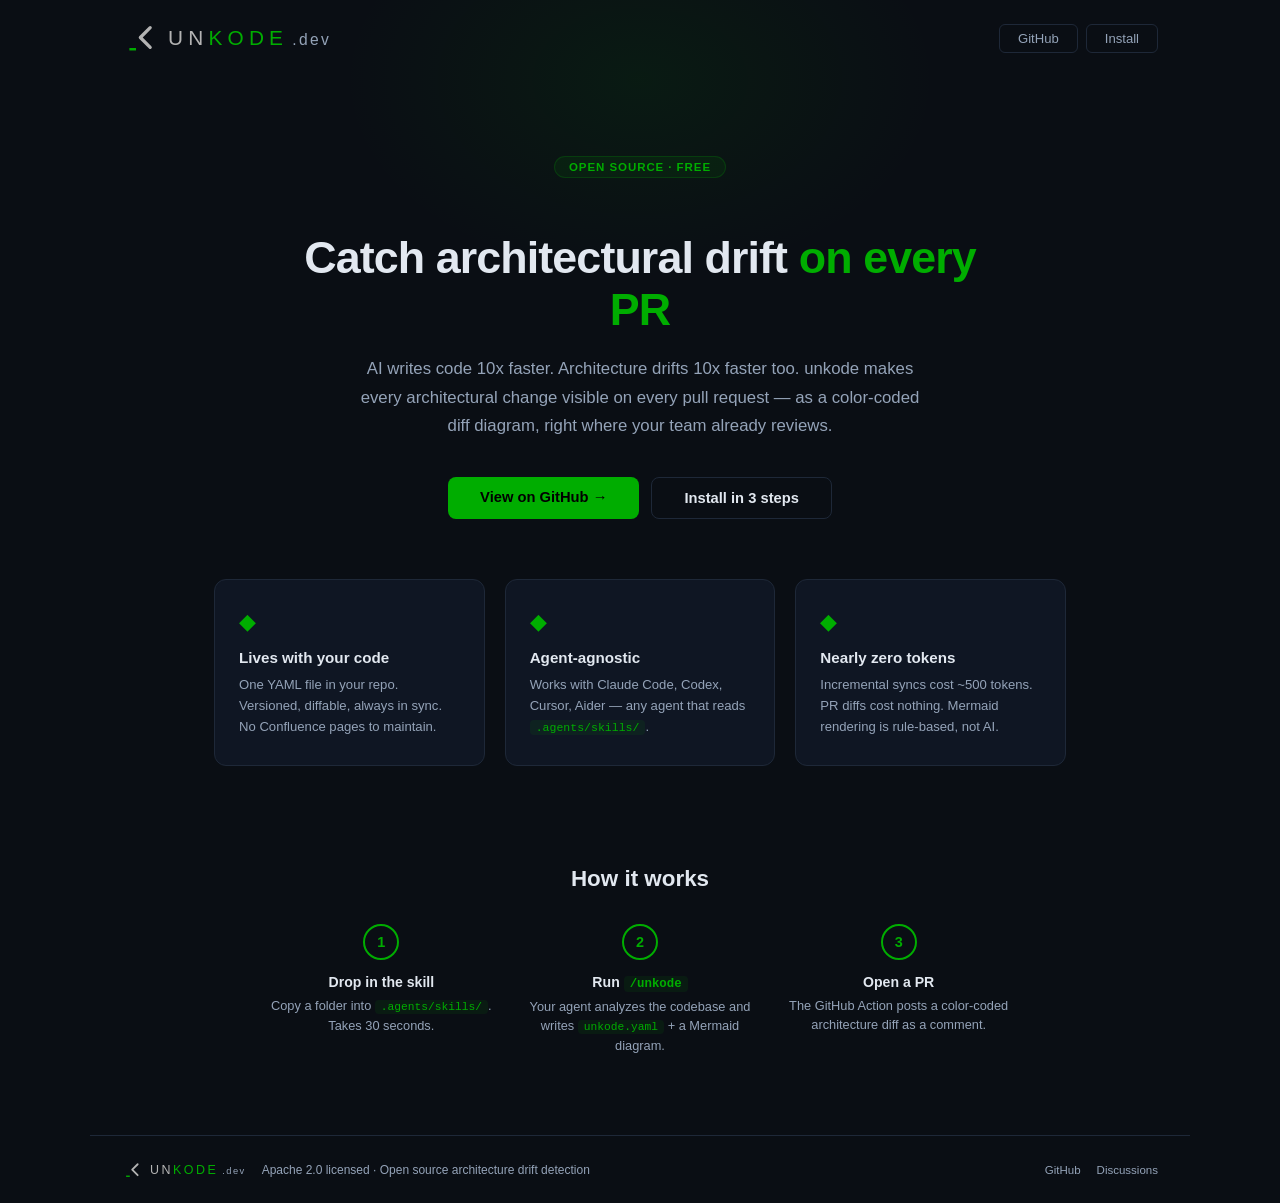
==== index.html @ a586b3a1 "moved to root" ====
<!DOCTYPE html>
<html lang="en">
<head>
  <meta charset="UTF-8" />
  <meta name="viewport" content="width=device-width, initial-scale=1.0" />
  <title>unkode — Catch architectural drift on every PR</title>
  <meta name="description" content="Open source skill for Claude Code, Codex, and other coding agents. Auto-generates architecture diagrams and posts diffs on every pull request." />
  <link rel="icon" type="image/svg+xml" href="favicon.svg" />
  <link rel="stylesheet" href="styles.css" />
</head>
<body>
  <div class="page">
    <div class="glow"></div>

    <!-- Nav -->
    <div class="navWrap">
      <nav class="nav">
        <div class="navBrand">
          <svg width="36" height="36" viewBox="0 0 22 22" fill="none" xmlns="http://www.w3.org/2000/svg">
            <path d="m 17.22,4.69 -6,6 6,6" stroke="#b3b3b3" stroke-width="2" stroke-linecap="round" stroke-linejoin="round" />
            <rect class="logoCursor" fill="#00ad00" width="4.08" height="1.5" x="4.5" y="17.12" />
          </svg>
          <span class="navName">
            <span class="un">UN</span><span class="kode">KODE</span><span class="dotDev">.dev</span>
          </span>
        </div>
        <div class="navLinks">
          <a class="navLink" href="https://github.com/deepcodersinc/unkode" target="_blank" rel="noopener">GitHub</a>
          <a class="navLink" href="https://github.com/deepcodersinc/unkode#quick-setup" target="_blank" rel="noopener">Install</a>
        </div>
      </nav>
    </div>

    <!-- Hero -->
    <div class="hero">
      <div class="badge">Open Source · Free</div>
      <h1 class="heroTitle">
        Catch architectural drift <span class="heroAccent">on every PR</span>
      </h1>
      <p class="heroSub">
        AI writes code 10x faster. Architecture drifts 10x faster too.
        unkode makes every architectural change visible on every pull request — as a color-coded diff diagram, right where your team already reviews.
      </p>
      <div class="heroActions">
        <a class="ctaPrimary" href="https://github.com/deepcodersinc/unkode" target="_blank" rel="noopener">
          View on GitHub →
        </a>
        <a class="ctaSecondary" href="https://github.com/deepcodersinc/unkode#quick-setup" target="_blank" rel="noopener">
          Install in 3 steps
        </a>
      </div>
    </div>

    <!-- Features -->
    <div class="features">
      <div class="featureCard">
        <div class="featureIcon">◆</div>
        <div class="featureTitle">Lives with your code</div>
        <div class="featureDesc">One YAML file in your repo. Versioned, diffable, always in sync. No Confluence pages to maintain.</div>
      </div>
      <div class="featureCard">
        <div class="featureIcon">◆</div>
        <div class="featureTitle">Agent-agnostic</div>
        <div class="featureDesc">Works with Claude Code, Codex, Cursor, Aider — any agent that reads <code>.agents/skills/</code>.</div>
      </div>
      <div class="featureCard">
        <div class="featureIcon">◆</div>
        <div class="featureTitle">Nearly zero tokens</div>
        <div class="featureDesc">Incremental syncs cost ~500 tokens. PR diffs cost nothing. Mermaid rendering is rule-based, not AI.</div>
      </div>
    </div>

    <!-- Steps -->
    <div class="steps">
      <div class="sectionTitle">How it works</div>
      <div class="stepGrid">
        <div class="stepCard">
          <div class="stepNum">1</div>
          <div class="stepTitle">Drop in the skill</div>
          <div class="stepDesc">Copy a folder into <code>.agents/skills/</code>. Takes 30 seconds.</div>
        </div>
        <div class="stepCard">
          <div class="stepNum">2</div>
          <div class="stepTitle">Run <code>/unkode</code></div>
          <div class="stepDesc">Your agent analyzes the codebase and writes <code>unkode.yaml</code> + a Mermaid diagram.</div>
        </div>
        <div class="stepCard">
          <div class="stepNum">3</div>
          <div class="stepTitle">Open a PR</div>
          <div class="stepDesc">The GitHub Action posts a color-coded architecture diff as a comment.</div>
        </div>
      </div>
    </div>

    <!-- Footer -->
    <div class="footer">
      <div class="footerBrand">
        <svg width="20" height="20" viewBox="0 0 22 22" fill="none" xmlns="http://www.w3.org/2000/svg">
          <path d="m 17.22,4.69 -6,6 6,6" stroke="#b3b3b3" stroke-width="2" stroke-linecap="round" stroke-linejoin="round" />
          <rect class="logoCursor" fill="#00ad00" width="4.08" height="1.5" x="4.5" y="17.12" />
        </svg>
        <span class="footerName">
          <span class="un">UN</span><span class="kode">KODE</span><span class="dotDev">.dev</span>
        </span>
      </div>
      <div class="footerDim">Apache 2.0 licensed · Open source architecture drift detection</div>
      <div class="footerLinks">
        <a class="footerLink" href="https://github.com/deepcodersinc/unkode" target="_blank" rel="noopener">GitHub</a>
        <a class="footerLink" href="https://github.com/deepcodersinc/unkode/discussions" target="_blank" rel="noopener">Discussions</a>
      </div>
    </div>
  </div>
</body>
</html>
---- styles.css ----
:root {
  --brand: #00ad00;
  --bg: #0a0e14;
  --surface: #0f1623;
  --border: #1e2838;
  --text: #e2e8f0;
  --text-dim: #94a3b8;
}

* { box-sizing: border-box; }

html, body {
  margin: 0;
  padding: 0;
  background: var(--bg);
  color: var(--text);
  font-family: -apple-system, BlinkMacSystemFont, "Segoe UI", Roboto, sans-serif;
  -webkit-font-smoothing: antialiased;
}

code {
  font-family: "SF Mono", Consolas, Monaco, monospace;
  font-size: 0.88em;
  background: rgba(0, 173, 0, 0.08);
  padding: 1px 6px;
  border-radius: 4px;
  color: var(--brand);
}

.page {
  min-height: 100vh;
  display: flex;
  flex-direction: column;
  align-items: center;
  position: relative;
  overflow-x: hidden;
}

.glow {
  position: absolute;
  top: -120px;
  width: 600px;
  height: 400px;
  background: radial-gradient(ellipse, rgba(0, 173, 0, 0.08) 0%, transparent 70%);
  pointer-events: none;
  z-index: 0;
}

/* Nav */
.navWrap {
  width: 100%;
  display: flex;
  justify-content: center;
  z-index: 1;
}
.nav {
  width: 100%;
  max-width: 1100px;
  display: flex;
  align-items: center;
  justify-content: space-between;
  padding: 20px 32px;
}
.navBrand { display: flex; align-items: center; gap: 10px; }

@keyframes blink {
  0%, 100% { opacity: 1; }
  50%      { opacity: 0; }
}
.logoCursor { animation: blink 1s step-end infinite; }

.navName {
  font-size: 1.3rem;
  font-weight: 500;
  letter-spacing: 0.25em;
}
.un   { color: #b3b3b3; }
.kode { color: var(--brand); }
.dotDev {
  font-size: 0.75em;
  color: var(--text-dim);
  font-weight: 400;
  letter-spacing: 0.15em;
  margin-left: 4px;
}

.navLinks { display: flex; gap: 8px; }
.navLink {
  background: transparent;
  border: 1px solid var(--border);
  color: var(--text-dim);
  padding: 6px 18px;
  font-size: 0.82rem;
  border-radius: 6px;
  text-decoration: none;
  transition: all 0.15s;
}
.navLink:hover { border-color: var(--brand); color: var(--text); }

/* Hero */
.hero {
  text-align: center;
  padding: 80px 24px 60px;
  max-width: 760px;
  z-index: 1;
}
.badge {
  display: inline-block;
  font-size: 0.72rem;
  font-weight: 600;
  letter-spacing: 0.08em;
  text-transform: uppercase;
  color: var(--brand);
  background: rgba(0, 173, 0, 0.08);
  border: 1px solid rgba(0, 173, 0, 0.2);
  padding: 4px 14px;
  border-radius: 20px;
  margin-bottom: 24px;
}
.heroTitle {
  font-size: 2.8rem;
  font-weight: 700;
  line-height: 1.15;
  margin-bottom: 20px;
  letter-spacing: -0.02em;
}
.heroAccent { color: var(--brand); }
.heroSub {
  font-size: 1.05rem;
  color: var(--text-dim);
  line-height: 1.7;
  max-width: 580px;
  margin: 0 auto 36px;
}
.heroActions {
  display: flex;
  gap: 12px;
  justify-content: center;
  flex-wrap: wrap;
}
.ctaPrimary {
  padding: 12px 32px;
  font-size: 0.92rem;
  font-weight: 600;
  border: none;
  border-radius: 8px;
  background: var(--brand);
  color: #000;
  text-decoration: none;
  transition: opacity 0.15s;
}
.ctaPrimary:hover { opacity: 0.88; }
.ctaSecondary {
  padding: 12px 32px;
  font-size: 0.92rem;
  font-weight: 600;
  border: 1px solid var(--border);
  border-radius: 8px;
  background: transparent;
  color: var(--text);
  text-decoration: none;
  transition: border-color 0.15s;
}
.ctaSecondary:hover { border-color: var(--brand); }

/* Features */
.features {
  display: grid;
  grid-template-columns: repeat(3, 1fr);
  gap: 20px;
  max-width: 900px;
  padding: 0 24px 60px;
  z-index: 1;
  width: 100%;
}
.featureCard {
  background: var(--surface);
  border: 1px solid var(--border);
  border-radius: 12px;
  padding: 28px 24px;
  transition: border-color 0.2s;
}
.featureCard:hover { border-color: rgba(0, 173, 0, 0.3); }
.featureIcon {
  font-size: 1.4rem;
  margin-bottom: 14px;
  color: var(--brand);
}
.featureTitle {
  font-size: 0.95rem;
  font-weight: 700;
  margin-bottom: 8px;
}
.featureDesc {
  font-size: 0.82rem;
  color: var(--text-dim);
  line-height: 1.6;
}

/* Steps */
.steps {
  text-align: center;
  padding: 40px 24px 80px;
  max-width: 800px;
  z-index: 1;
  width: 100%;
}
.sectionTitle {
  font-size: 1.4rem;
  font-weight: 700;
  margin-bottom: 32px;
}
.stepGrid {
  display: grid;
  grid-template-columns: repeat(3, 1fr);
  gap: 24px;
}
.stepCard { text-align: center; }
.stepNum {
  width: 36px;
  height: 36px;
  border-radius: 50%;
  border: 2px solid var(--brand);
  color: var(--brand);
  display: inline-flex;
  align-items: center;
  justify-content: center;
  font-weight: 700;
  font-size: 0.9rem;
  margin-bottom: 14px;
}
.stepTitle {
  font-size: 0.88rem;
  font-weight: 700;
  margin-bottom: 6px;
}
.stepDesc {
  font-size: 0.8rem;
  color: var(--text-dim);
  line-height: 1.5;
}

/* Footer */
.footer {
  width: 100%;
  max-width: 1100px;
  border-top: 1px solid var(--border);
  padding: 24px 32px;
  display: flex;
  align-items: center;
  gap: 16px;
  z-index: 1;
  margin-top: auto;
}
.footerBrand { display: flex; align-items: center; gap: 8px; }
.footerName { font-size: 0.78rem; letter-spacing: 0.2em; }
.footerDim {
  flex: 1;
  font-size: 0.75rem;
  color: var(--text-dim);
}
.footerLinks { display: flex; gap: 16px; }
.footerLink {
  font-size: 0.72rem;
  color: var(--text-dim);
  text-decoration: none;
  transition: color 0.15s;
}
.footerLink:hover { color: var(--text); }

/* Mobile */
@media (max-width: 720px) {
  .heroTitle { font-size: 2rem; }
  .features, .stepGrid { grid-template-columns: 1fr; }
  .footer { flex-direction: column; gap: 12px; text-align: center; }
}
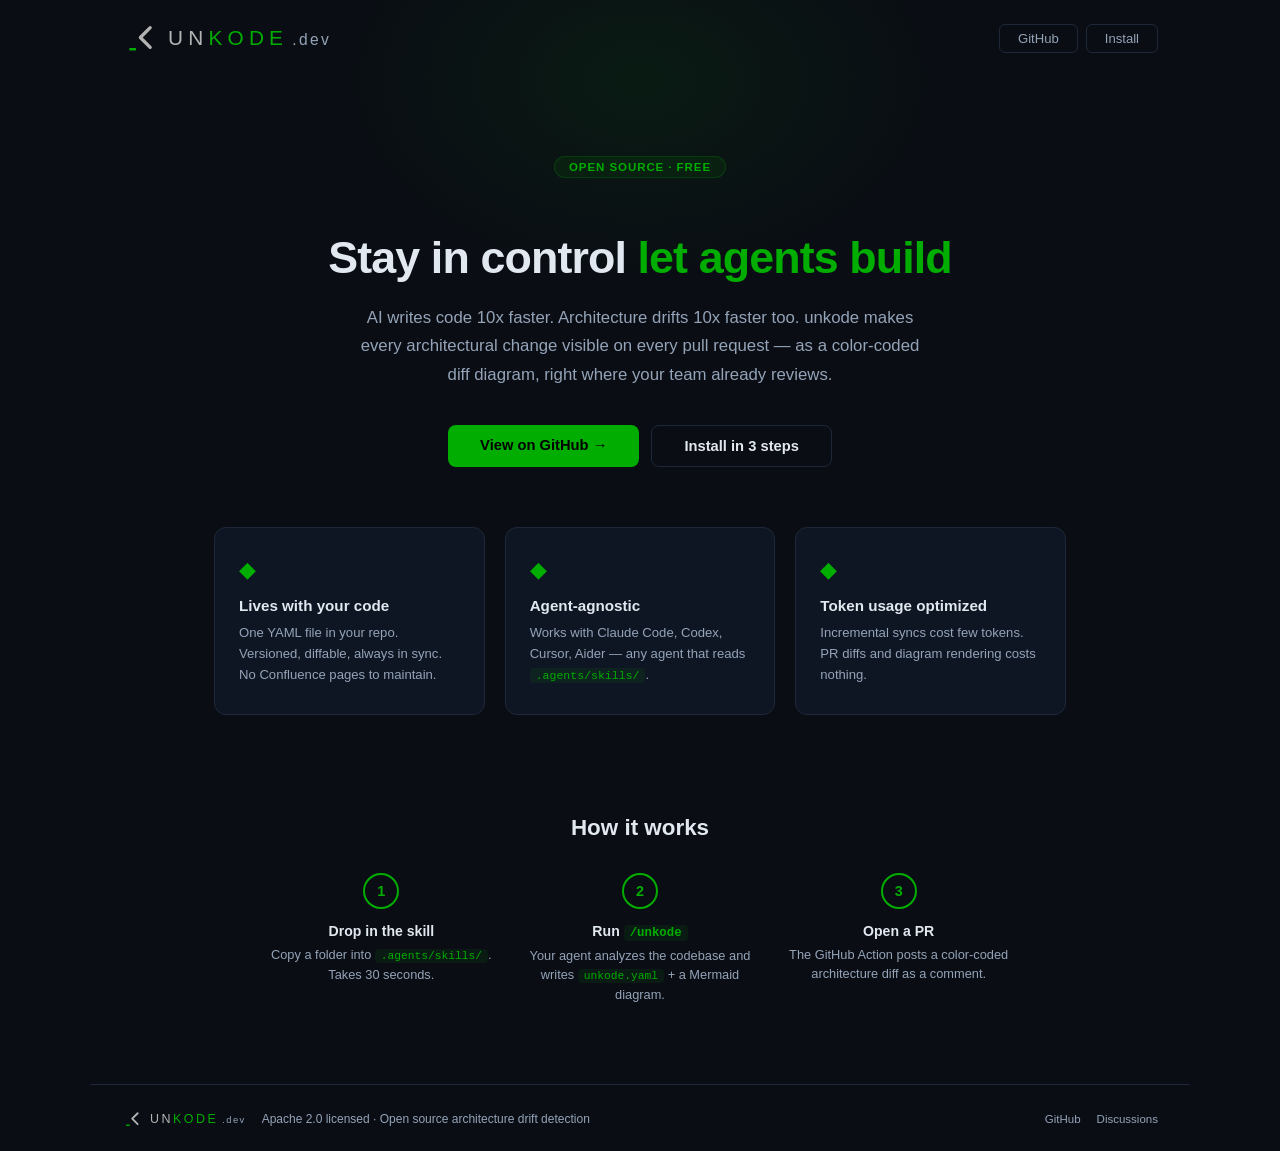
==== commit 3ca23f93: "update favicon" ====
--- a/index.html
+++ b/index.html
@@ -35,7 +35,7 @@
     <div class="hero">
       <div class="badge">Open Source · Free</div>
       <h1 class="heroTitle">
-        Catch architectural drift <span class="heroAccent">on every PR</span>
+        Stay in control <span class="heroAccent">let agents build</span>
       </h1>
       <p class="heroSub">
         AI writes code 10x faster. Architecture drifts 10x faster too.
@@ -65,8 +65,8 @@
       </div>
       <div class="featureCard">
         <div class="featureIcon">◆</div>
-        <div class="featureTitle">Nearly zero tokens</div>
-        <div class="featureDesc">Incremental syncs cost ~500 tokens. PR diffs cost nothing. Mermaid rendering is rule-based, not AI.</div>
+        <div class="featureTitle">Token usage optimized</div>
+        <div class="featureDesc">Incremental syncs cost few tokens. PR diffs and diagram rendering costs nothing.</div>
       </div>
     </div>
 
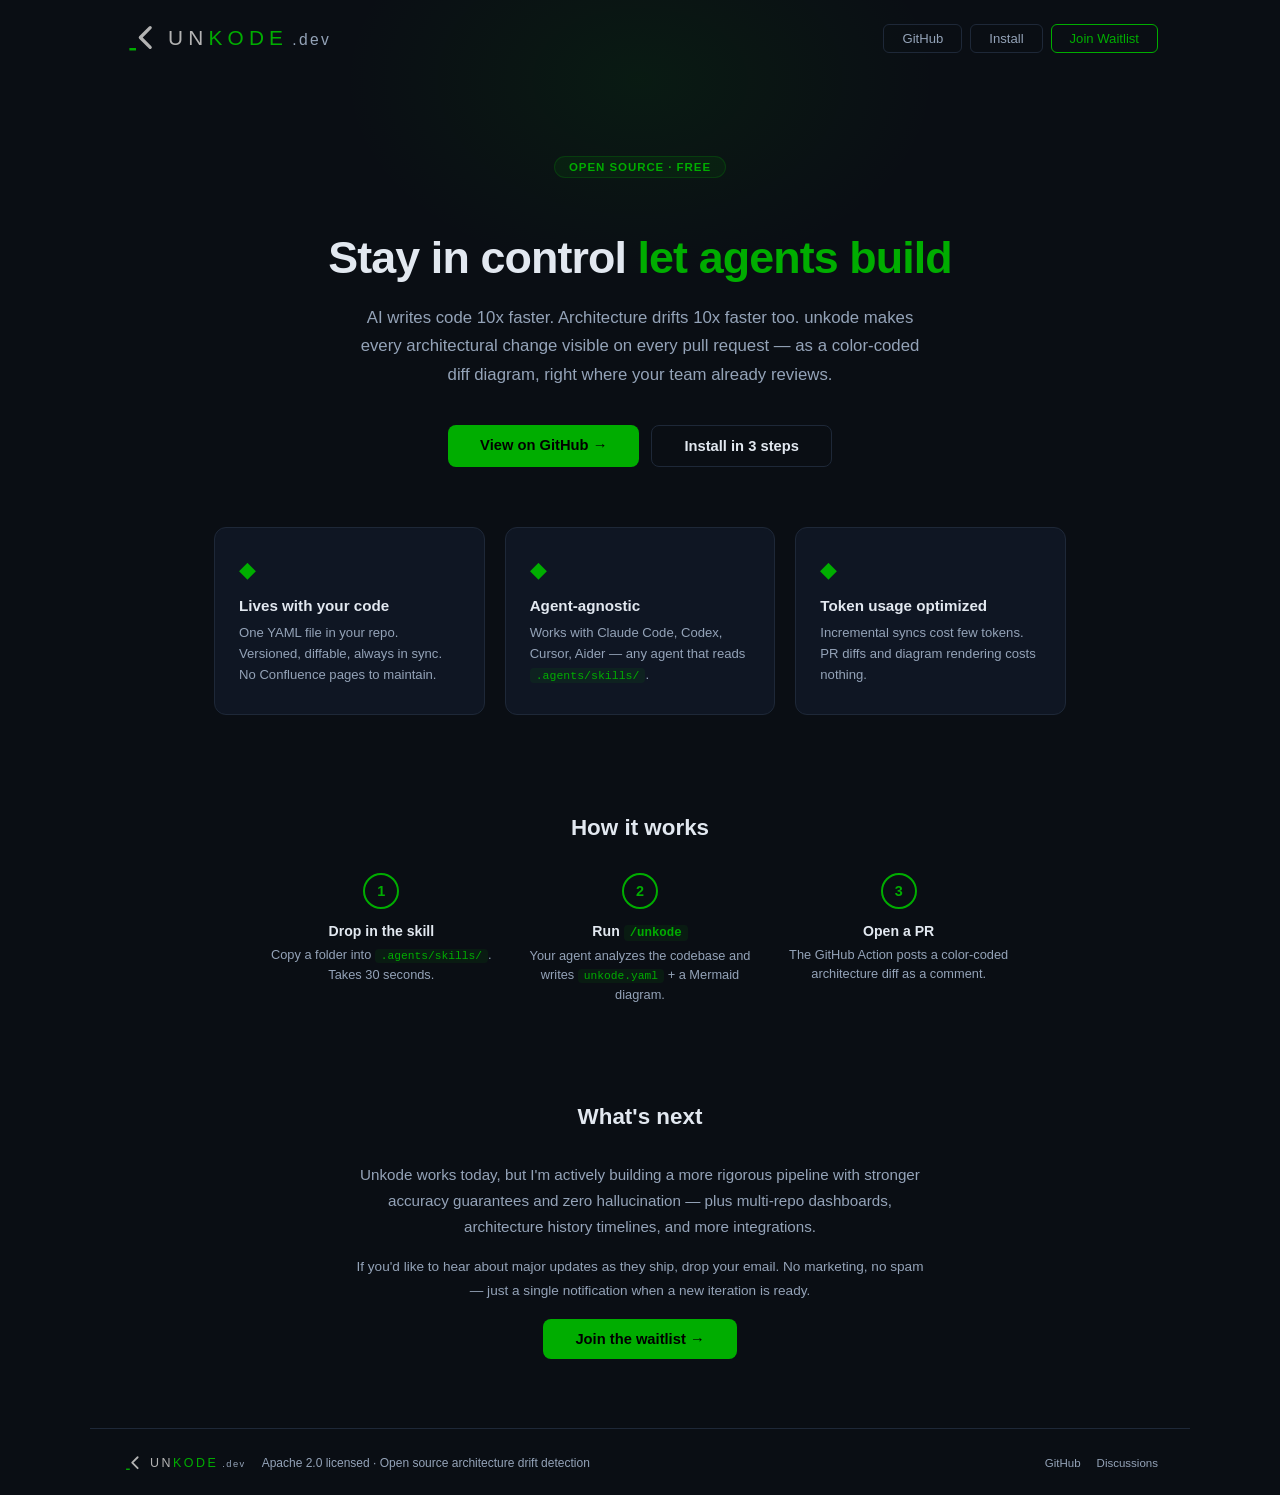
==== commit ab26969f: "added waitlist" ====
--- a/index.html
+++ b/index.html
@@ -27,6 +27,7 @@
         <div class="navLinks">
           <a class="navLink" href="https://github.com/deepcodersinc/unkode" target="_blank" rel="noopener">GitHub</a>
           <a class="navLink" href="https://github.com/deepcodersinc/unkode#quick-setup" target="_blank" rel="noopener">Install</a>
+          <a class="navLink navLinkAccent" href="https://tally.so/r/lb7odB" target="_blank" rel="noopener">Join Waitlist</a>
         </div>
       </nav>
     </div>
@@ -92,6 +93,20 @@
       </div>
     </div>
 
+    <!-- What's next / Waitlist -->
+    <div class="waitlist">
+      <div class="sectionTitle">What's next</div>
+      <p class="waitlistText">
+        Unkode works today, but I'm actively building a more rigorous pipeline with stronger accuracy guarantees and zero hallucination — plus multi-repo dashboards, architecture history timelines, and more integrations.
+      </p>
+      <p class="waitlistText waitlistDim">
+        If you'd like to hear about major updates as they ship, drop your email. No marketing, no spam — just a single notification when a new iteration is ready.
+      </p>
+      <a class="ctaPrimary" href="https://tally.so/r/lb7odB" target="_blank" rel="noopener">
+        Join the waitlist →
+      </a>
+    </div>
+
     <!-- Footer -->
     <div class="footer">
       <div class="footerBrand">
--- a/styles.css
+++ b/styles.css
@@ -96,6 +96,14 @@
   transition: all 0.15s;
 }
 .navLink:hover { border-color: var(--brand); color: var(--text); }
+.navLinkAccent {
+  border-color: var(--brand);
+  color: var(--brand);
+}
+.navLinkAccent:hover {
+  background: rgba(0, 173, 0, 0.08);
+  color: var(--brand);
+}
 
 /* Hero */
 .hero {
@@ -240,6 +248,26 @@
   line-height: 1.5;
 }
 
+/* Waitlist / What's next */
+.waitlist {
+  text-align: center;
+  padding: 20px 24px 80px;
+  max-width: 720px;
+  z-index: 1;
+  width: 100%;
+}
+.waitlistText {
+  font-size: 0.95rem;
+  color: var(--text-dim);
+  line-height: 1.7;
+  margin: 0 auto 16px;
+  max-width: 580px;
+}
+.waitlistDim {
+  font-size: 0.85rem;
+  margin-bottom: 28px;
+}
+
 /* Footer */
 .footer {
   width: 100%;
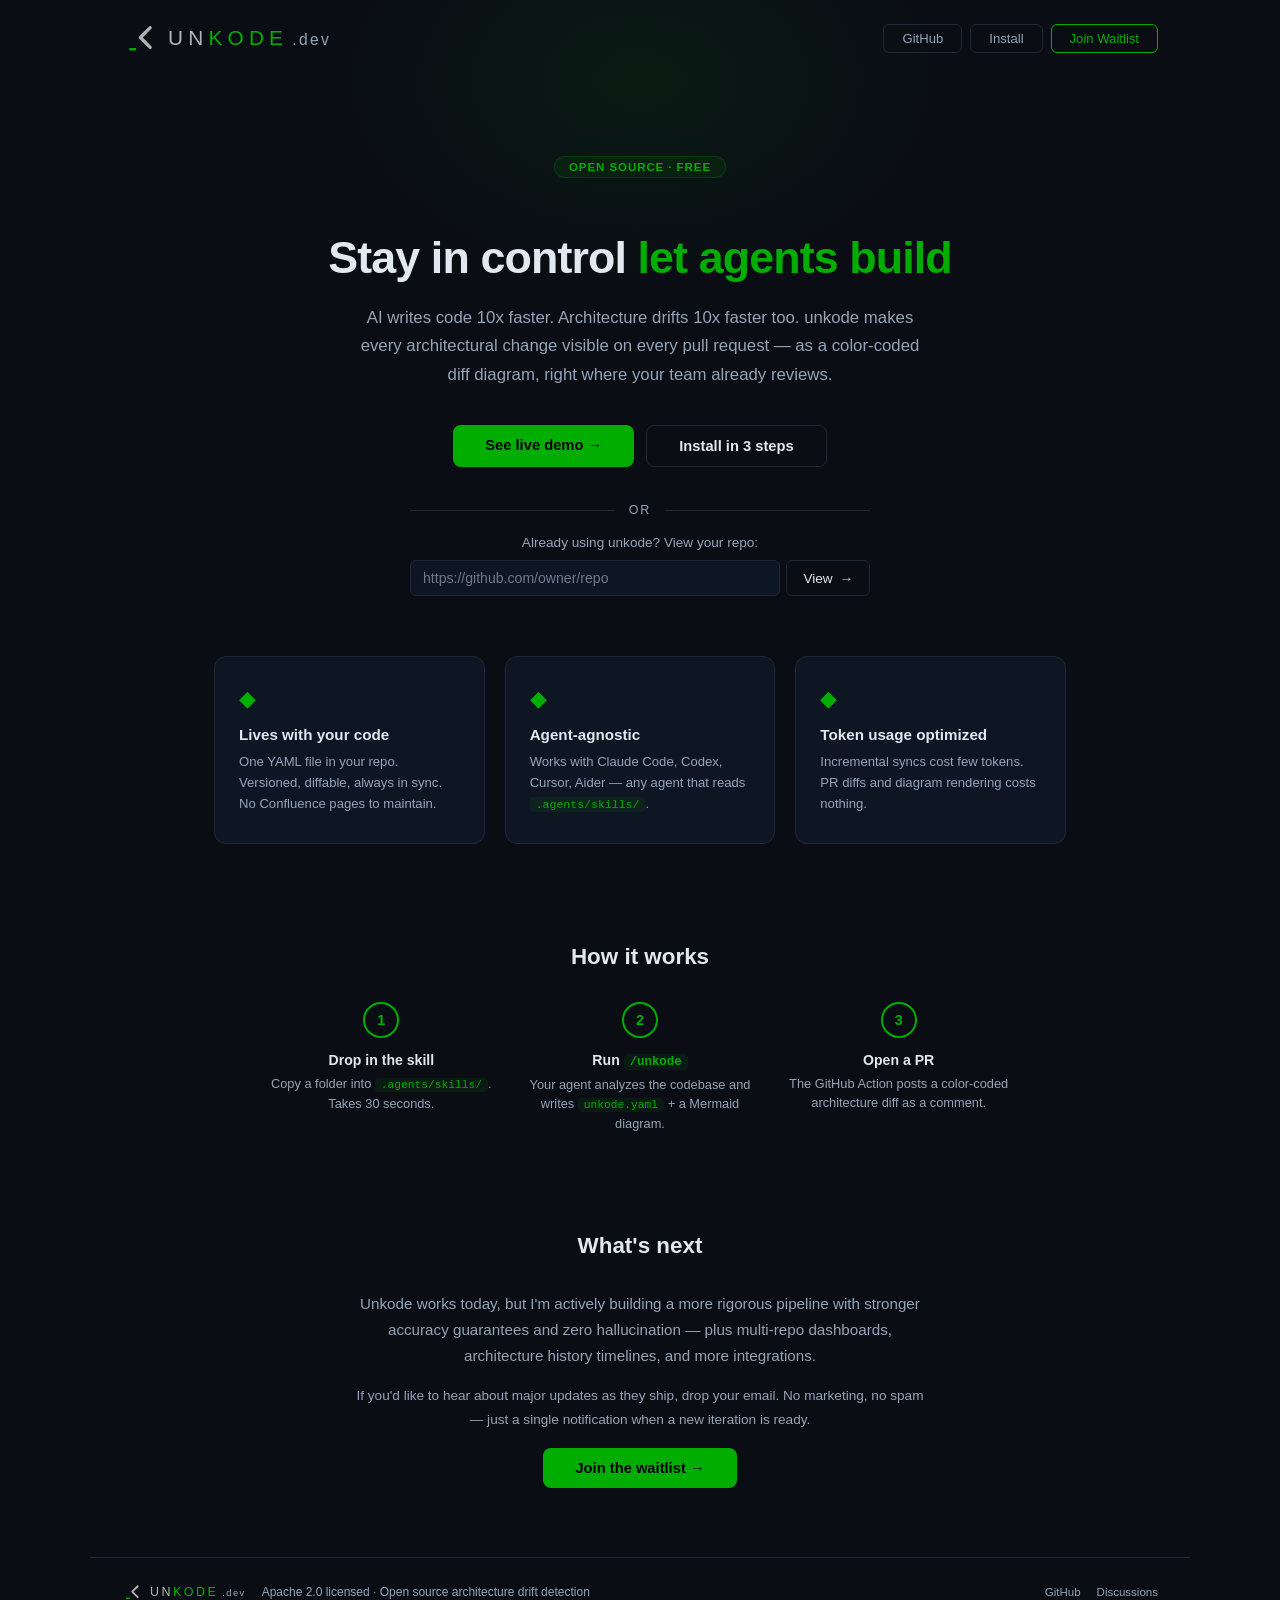
==== commit beacdd19: "add interactive dashboard demo and repo viewer - /dashboard/demo/ — ReactFlow architecture viewer wi" ====
--- a/index.html
+++ b/index.html
@@ -42,15 +42,60 @@
         AI writes code 10x faster. Architecture drifts 10x faster too.
         unkode makes every architectural change visible on every pull request — as a color-coded diff diagram, right where your team already reviews.
       </p>
+
       <div class="heroActions">
-        <a class="ctaPrimary" href="https://github.com/deepcodersinc/unkode" target="_blank" rel="noopener">
-          View on GitHub →
+        <a class="ctaPrimary" href="/dashboard/demo/">
+          See live demo &rarr;
         </a>
         <a class="ctaSecondary" href="https://github.com/deepcodersinc/unkode#quick-setup" target="_blank" rel="noopener">
           Install in 3 steps
         </a>
       </div>
+
+      <div class="divider"><span>or</span></div>
+
+      <div class="viewYourOwn">
+        <div class="viewYourOwnLabel">Already using unkode? View your repo:</div>
+        <form class="repoInput" onsubmit="goView(event)">
+          <input
+            type="text"
+            id="repoField"
+            placeholder="https://github.com/owner/repo"
+            autocomplete="off"
+            spellcheck="false"
+            aria-label="GitHub repository URL"
+          />
+          <button type="submit">View <span class="arrow">&rarr;</span></button>
+        </form>
+      </div>
     </div>
+
+    <script>
+      function parseRepo(input) {
+        const s = (input || '').trim();
+        if (!s) return null;
+        const cleaned = s
+          .replace(/^https?:\/\//, '')
+          .replace(/^(www\.)?github\.com\//, '')
+          .replace(/\.git$/, '')
+          .replace(/\/$/, '');
+        const match = cleaned.match(/^([\w.-]+)\/([\w.-]+)/);
+        return match ? match[1] + '/' + match[2] : null;
+      }
+
+      function goView(e) {
+        e.preventDefault();
+        const input = document.getElementById('repoField');
+        const repo = parseRepo(input.value);
+        if (!repo) {
+          input.classList.add('invalid');
+          input.focus();
+          setTimeout(function () { input.classList.remove('invalid'); }, 1200);
+          return;
+        }
+        window.location.href = '/view/?repo=' + encodeURIComponent(repo);
+      }
+    </script>
 
     <!-- Features -->
     <div class="features">
--- a/styles.css
+++ b/styles.css
@@ -61,7 +61,14 @@
   justify-content: space-between;
   padding: 20px 32px;
 }
-.navBrand { display: flex; align-items: center; gap: 10px; }
+.navBrand {
+  display: flex;
+  align-items: center;
+  gap: 10px;
+  text-decoration: none;
+  color: inherit;
+}
+.navBrand:hover { text-decoration: none; }
 
 @keyframes blink {
   0%, 100% { opacity: 1; }
@@ -171,6 +178,83 @@
 }
 .ctaSecondary:hover { border-color: var(--brand); }
 
+/* "Or" divider */
+.divider {
+  display: flex;
+  align-items: center;
+  gap: 14px;
+  max-width: 460px;
+  margin: 36px auto 18px;
+  color: var(--text-dim);
+  font-size: 0.78rem;
+  text-transform: uppercase;
+  letter-spacing: 0.15em;
+}
+.divider::before,
+.divider::after {
+  content: '';
+  flex: 1;
+  height: 1px;
+  background: var(--border);
+}
+
+/* View your own */
+.viewYourOwn {
+  max-width: 460px;
+  margin: 0 auto;
+}
+.viewYourOwnLabel {
+  font-size: 0.85rem;
+  color: var(--text-dim);
+  margin-bottom: 10px;
+}
+
+/* Repo input */
+.repoInput {
+  display: flex;
+  gap: 6px;
+}
+.repoInput input {
+  flex: 1;
+  min-width: 0;
+  background: var(--surface);
+  border: 1px solid var(--border);
+  border-radius: 6px;
+  color: var(--text);
+  font: inherit;
+  font-size: 0.88rem;
+  padding: 9px 12px;
+  outline: none;
+  transition: border-color 0.15s, box-shadow 0.15s;
+}
+.repoInput input::placeholder { color: var(--text-dim); opacity: 0.7; }
+.repoInput input:focus {
+  border-color: var(--brand);
+  box-shadow: 0 0 0 3px rgba(0, 173, 0, 0.12);
+}
+.repoInput input.invalid {
+  border-color: #c62828;
+  box-shadow: 0 0 0 3px rgba(198, 40, 40, 0.15);
+}
+.repoInput button {
+  background: transparent;
+  border: 1px solid var(--border);
+  border-radius: 6px;
+  color: var(--text);
+  cursor: pointer;
+  font: inherit;
+  font-size: 0.85rem;
+  font-weight: 500;
+  padding: 0 16px;
+  transition: border-color 0.15s, color 0.15s;
+  white-space: nowrap;
+}
+.repoInput button:hover {
+  border-color: var(--brand);
+  color: var(--brand);
+}
+.repoInput .arrow { margin-left: 3px; }
+
 /* Features */
 .features {
   display: grid;
@@ -301,4 +385,7 @@
   .heroTitle { font-size: 2rem; }
   .features, .stepGrid { grid-template-columns: 1fr; }
   .footer { flex-direction: column; gap: 12px; text-align: center; }
-}
+  .repoInput { flex-direction: column; }
+  .repoInput button { padding: 10px; }
+  .divider, .viewYourOwn { max-width: 100%; }
+}
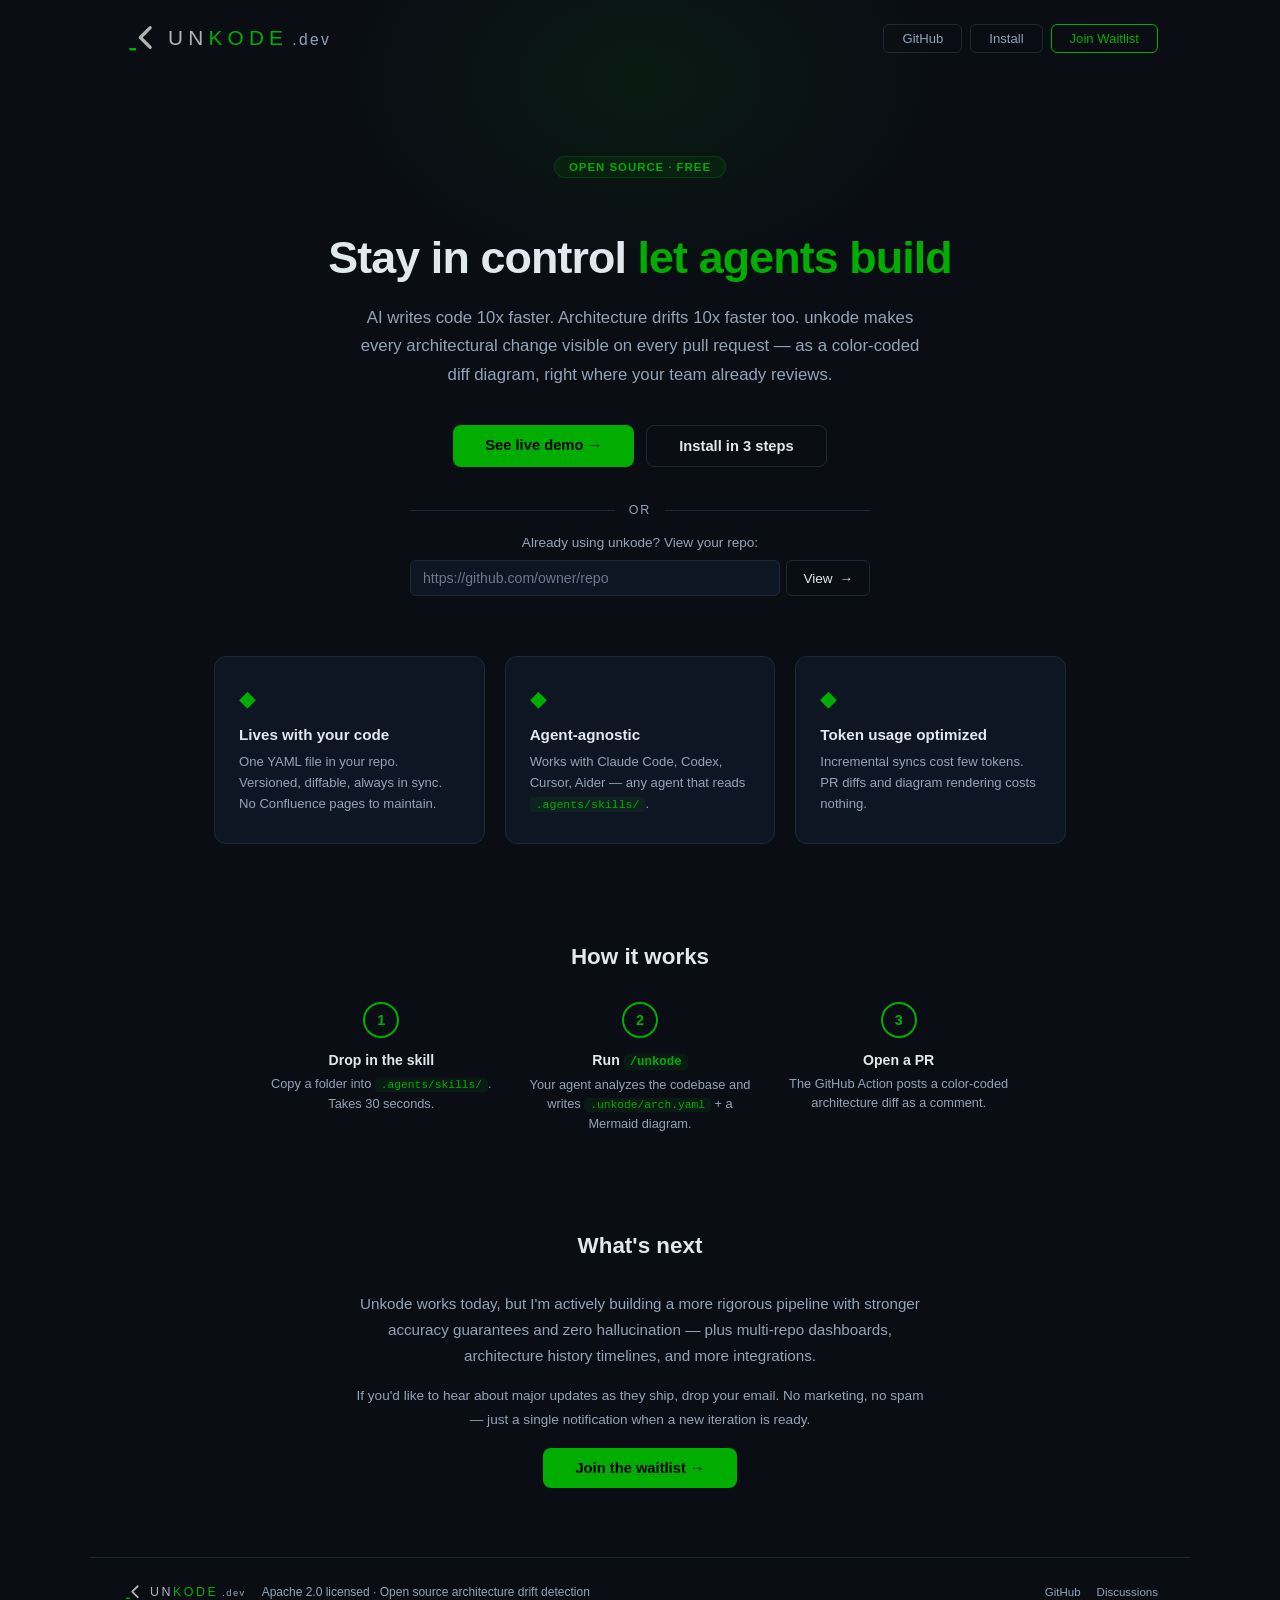
==== commit d1bf0d9d: "Read the architecture map from .unkode/, falling back to the old root path The skill now writes .unk" ====
--- a/index.html
+++ b/index.html
@@ -93,7 +93,7 @@
           setTimeout(function () { input.classList.remove('invalid'); }, 1200);
           return;
         }
-        window.location.href = '/view/?repo=' + encodeURIComponent(repo);
+        window.location.href = '/dashboard/?repo=' + encodeURIComponent(repo);
       }
     </script>
 
@@ -128,7 +128,7 @@
         <div class="stepCard">
           <div class="stepNum">2</div>
           <div class="stepTitle">Run <code>/unkode</code></div>
-          <div class="stepDesc">Your agent analyzes the codebase and writes <code>unkode.yaml</code> + a Mermaid diagram.</div>
+          <div class="stepDesc">Your agent analyzes the codebase and writes <code>.unkode/arch.yaml</code> + a Mermaid diagram.</div>
         </div>
         <div class="stepCard">
           <div class="stepNum">3</div>
